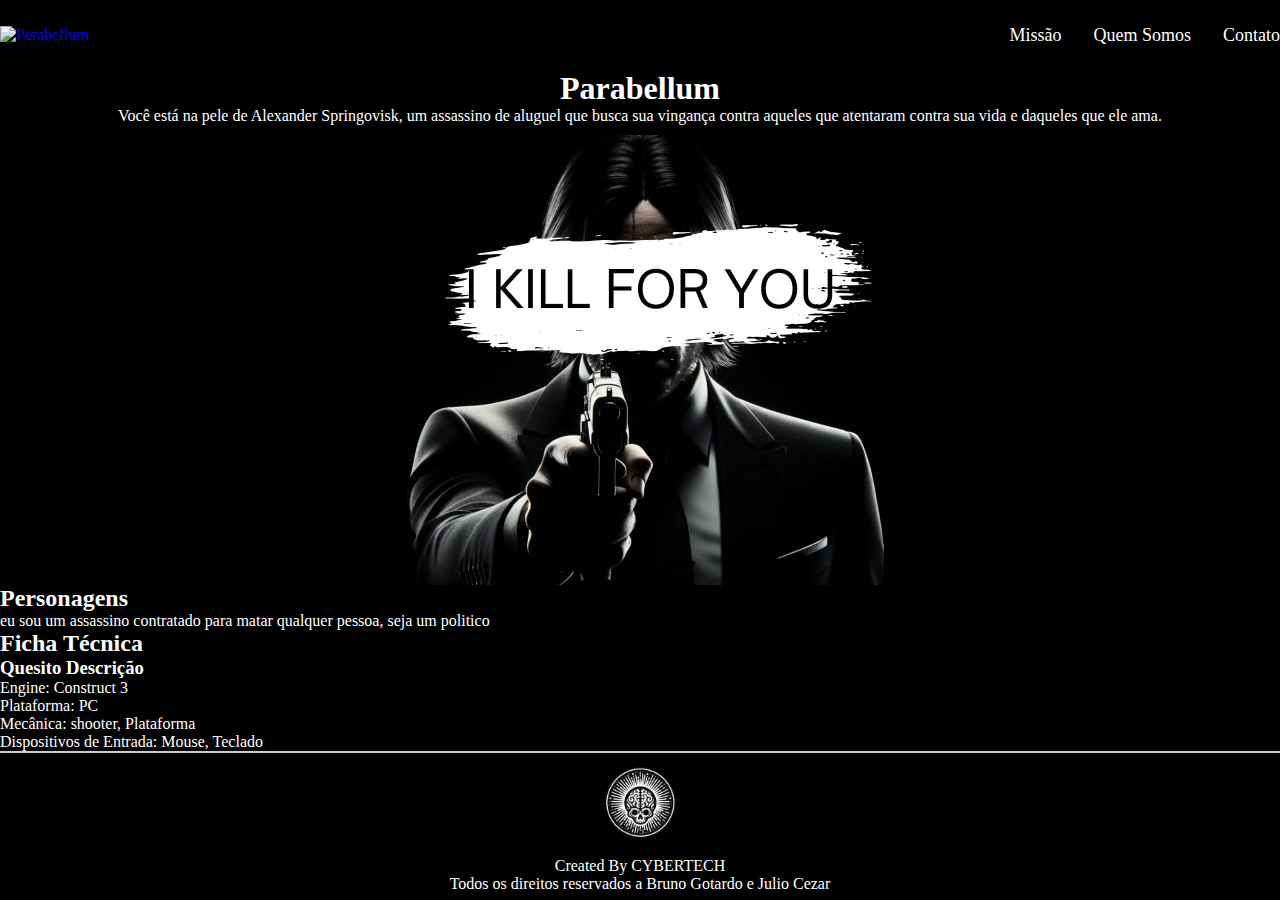
==== site/index.html @ 51313143 "Parabellum" ====
<!DOCTYPE html>
<html lang="pt-br">
    <head>
        <title>Parabellum</title>
        <meta charset="UTF-8">
        <meta name="description" content="O Jogo Mais Pica das Galaxias">
        <link rel="stylesheet" href="CSS/custom.css"/>
        <link rel="shortcut icon" href="">
    </head>

    <body>
        <header>
            <nav class="nav">
                <a href="index.html"><img src="" alt="Parabellum" title="Parabellum"></a>
                <ul class="nav-list">
                  <li><a href="O jogo/index.html">Missão</a></li>
                  <li><a href="QuemSomos/index.html">Quem Somos</a></li>
                  <li><a href="Contato/index.html">Contato</a></li>
                </ul>
            </nav>
        </header>
        <Main class="textogeral">
            <section>
                <h1 class="textocentro">Parabellum</h1>
                <p class="textocentro">Você está na pele de Alexander Springovisk, um assassino de aluguel que busca sua vingança contra aqueles que atentaram contra sua vida e daqueles que ele ama.</p>

                <img class="cartaz" src="imagens/I will kill for you.jpg" alt="I kill for you" title="I kill for you">
            </section>    

            <section>
                <h2>Personagens</h2>
                <div>
                    <p>eu sou um assassino contratado para matar qualquer pessoa, seja um politico</p>
                </div>    
            </section>

            <section>
                <h2>Ficha Técnica</h2>
                <h3>Quesito Descrição</h3>
                <ul>
                    <li>Engine:	Construct 3</li>
                    <li>Plataforma:	PC</li>
                    <li>Mecânica: shooter, Plataforma</li>
                    <li>Dispositivos de Entrada: Mouse, Teclado</li>
                </ul>    
            </section> 
        </Main>        
    </body>
    <footer>
        <img class="tamanhologo" src="imagens/caverinhanhehehhehe.png" title="logo cybertech" alt="logo cybertech">
        <p class="textogeral">Created By CYBERTECH</p>
        <p class="textogeral">Todos os direitos reservados a Bruno Gotardo e Julio Cezar</p>
    </footer>
</html>
---- site/CSS/custom.css ----
*{
    margin: 0;
    padding: 0;
}

footer{
    border-top: 2px solid #CCC;
    background-color: black;
    width: 100%;
    text-align: center;
    bottom: 0;
}

.textogeral{
    color: white;

}

.textocentro{
    text-align: center;
}

video{
    width: 100px;
    height: auto;
}

.tamanhologo{
    max-width: 100px;
    max-height: 100px;
}

body{
    background-color: black;
}

.cartaz{
    padding-top: 10px;
    margin: auto;
    display: block;
    max-width: 800px;
    max-height: 800px;
}

.nav {
    max-width: 1280px;
    height: 70px;
    margin-inline: auto;
    display: flex;
    justify-content: space-between;
    align-items: center;
}

.nav-list {
    display: flex;
    gap: 32px;
    list-style: none;
}

.nav-list a {
    font-size: 18px;
    color: #fff;
    padding-block: 16px;
}

a{
    text-decoration: none;
}
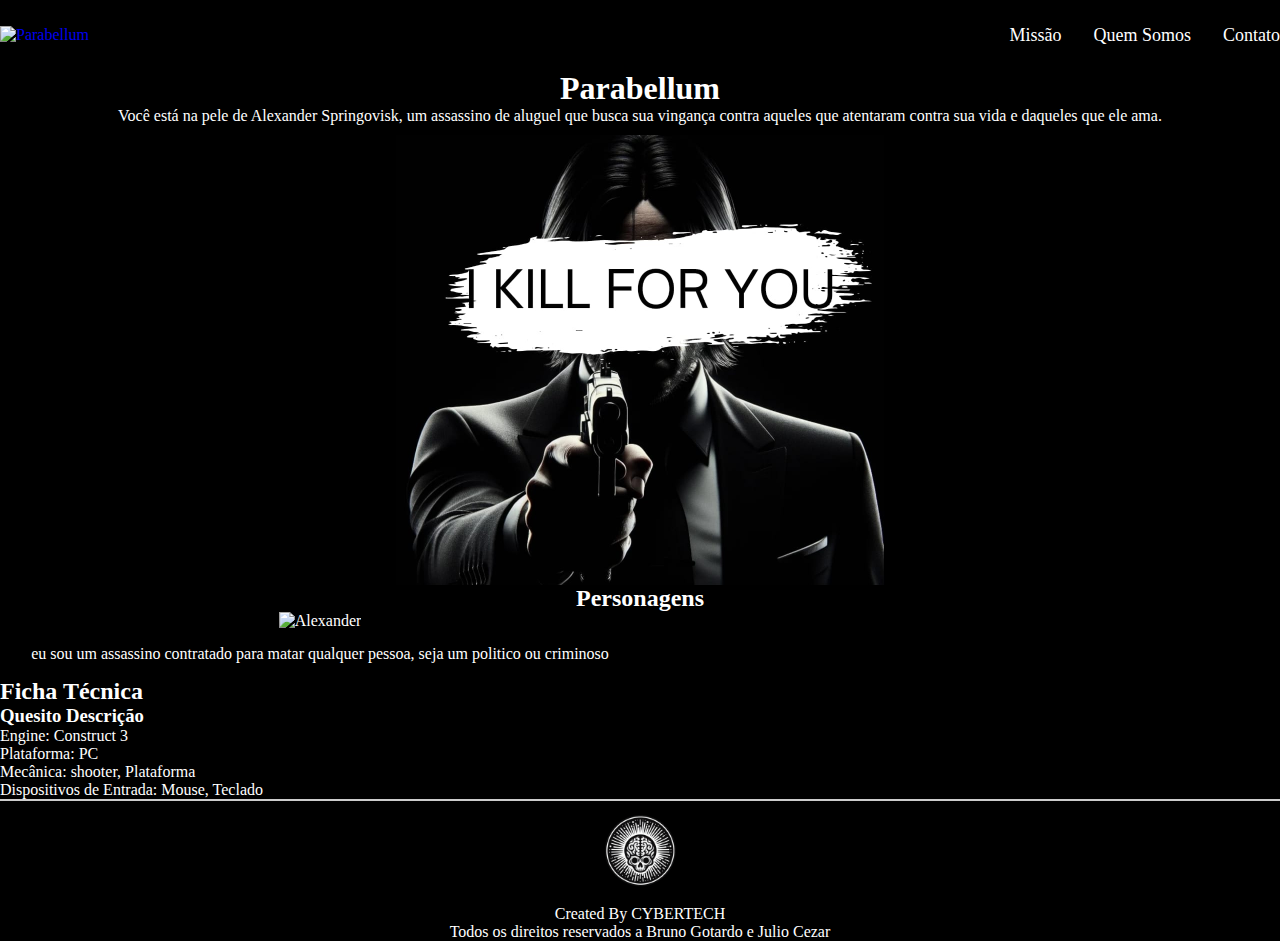
==== commit 0dfd0909: "Parabellum" ====
--- a/site/index.html
+++ b/site/index.html
@@ -20,18 +20,21 @@
             </nav>
         </header>
         <Main class="textogeral">
-            <section>
-                <h1 class="textocentro">Parabellum</h1>
-                <p class="textocentro">Você está na pele de Alexander Springovisk, um assassino de aluguel que busca sua vingança contra aqueles que atentaram contra sua vida e daqueles que ele ama.</p>
+            <section class="textocentro">
+                <h1>Parabellum</h1>
+                <p>Você está na pele de Alexander Springovisk, um assassino de aluguel que busca sua vingança contra aqueles que atentaram contra sua vida e daqueles que ele ama.</p>
 
                 <img class="cartaz" src="imagens/I will kill for you.jpg" alt="I kill for you" title="I kill for you">
             </section>    
 
-            <section>
+            <section class="textocentro">
                 <h2>Personagens</h2>
-                <div>
-                    <p>eu sou um assassino contratado para matar qualquer pessoa, seja um politico</p>
-                </div>    
+                <div class="grid">
+                    <div class="coluna">
+                        <img src="" alt="Alexander" title="Alexander">
+                        <p>eu sou um assassino contratado para matar qualquer pessoa, seja um politico ou criminoso</p>
+                    </div>
+                </div>        
             </section>
 
             <section>
--- a/site/CSS/custom.css
+++ b/site/CSS/custom.css
@@ -42,6 +42,25 @@
     max-height: 800px;
 }
 
+.centro{
+    width: 1000px;
+    margin: auto;
+}
+
+.grid{
+    display: grid;
+    grid-template-columns: 50% 50%;
+}
+
+.grid .coluna img{
+    width: 100%;
+}
+
+.grid .coluna p{
+    margin: 15px;
+    text-align: center;
+}
+
 .nav {
     max-width: 1280px;
     height: 70px;
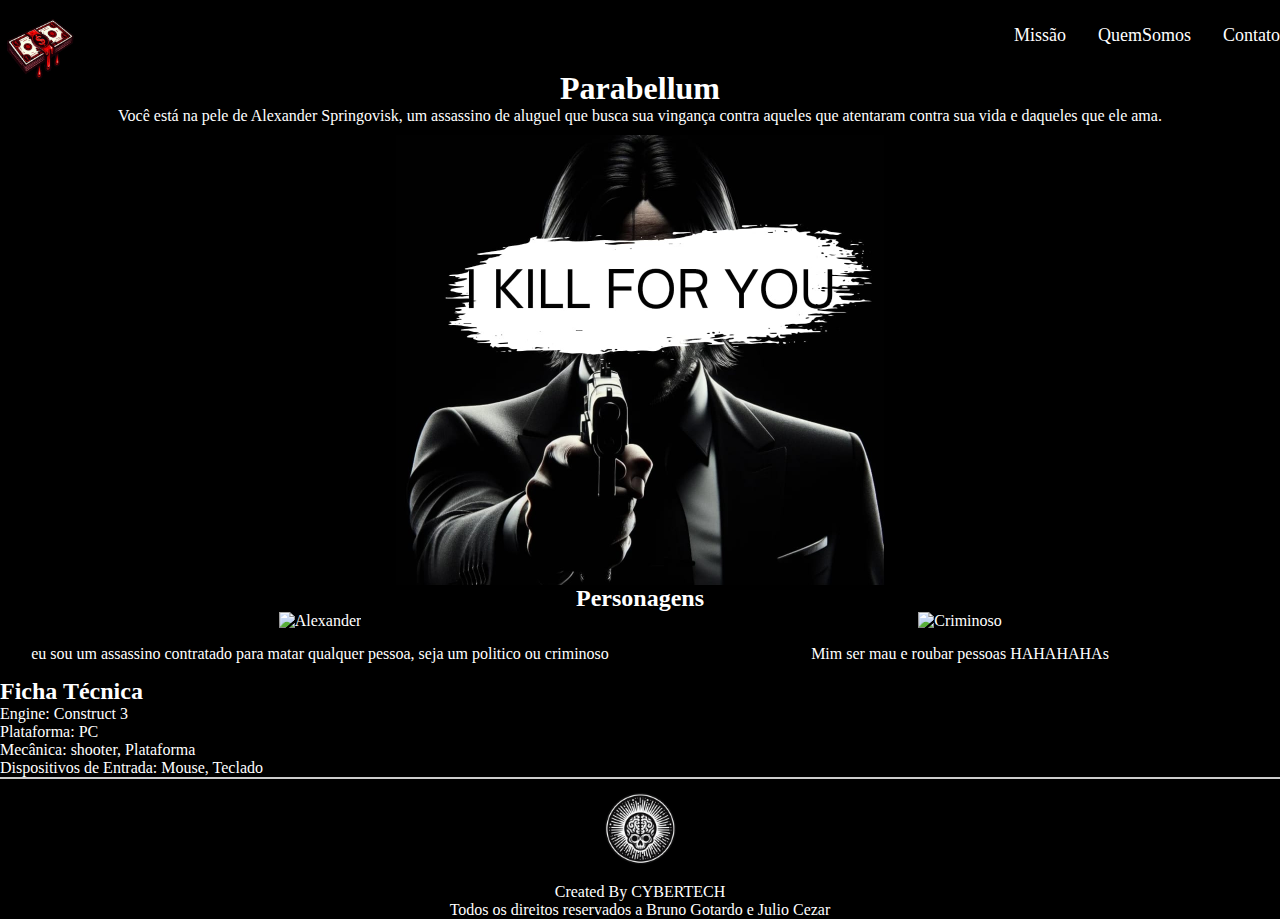
==== commit 33e8cece: "Parabellum" ====
--- a/site/index.html
+++ b/site/index.html
@@ -5,16 +5,16 @@
         <meta charset="UTF-8">
         <meta name="description" content="O Jogo Mais Pica das Galaxias">
         <link rel="stylesheet" href="CSS/custom.css"/>
-        <link rel="shortcut icon" href="">
+        <link rel="icon" type="image/png" href="imagens/moeda.jpg">
     </head>
 
     <body>
         <header>
             <nav class="nav">
-                <a href="index.html"><img src="" alt="Parabellum" title="Parabellum"></a>
+                <a href="index.html"><img class="png" src="imagens/dinheiro.png" alt="Parabellum" title="Parabellum"></a>
                 <ul class="nav-list">
                   <li><a href="O jogo/index.html">Missão</a></li>
-                  <li><a href="QuemSomos/index.html">Quem Somos</a></li>
+                  <li><a href="QuemSomos/index.html">QuemSomos</a></li>
                   <li><a href="Contato/index.html">Contato</a></li>
                 </ul>
             </nav>
@@ -34,12 +34,15 @@
                         <img src="" alt="Alexander" title="Alexander">
                         <p>eu sou um assassino contratado para matar qualquer pessoa, seja um politico ou criminoso</p>
                     </div>
+                    <div class="coluna">
+                        <img src="" alt="Criminoso" title="Criminoso">
+                        <p>Mim ser mau e roubar pessoas HAHAHAHAs</p>
+                    </div>
                 </div>        
             </section>
 
             <section>
                 <h2>Ficha Técnica</h2>
-                <h3>Quesito Descrição</h3>
                 <ul>
                     <li>Engine:	Construct 3</li>
                     <li>Plataforma:	PC</li>
--- a/site/CSS/custom.css
+++ b/site/CSS/custom.css
@@ -84,4 +84,10 @@
 
 a{
     text-decoration: none;
+}
+
+.png{
+    padding-top: 30px;
+    max-width: 8%;
+    max-height: 8%;
 }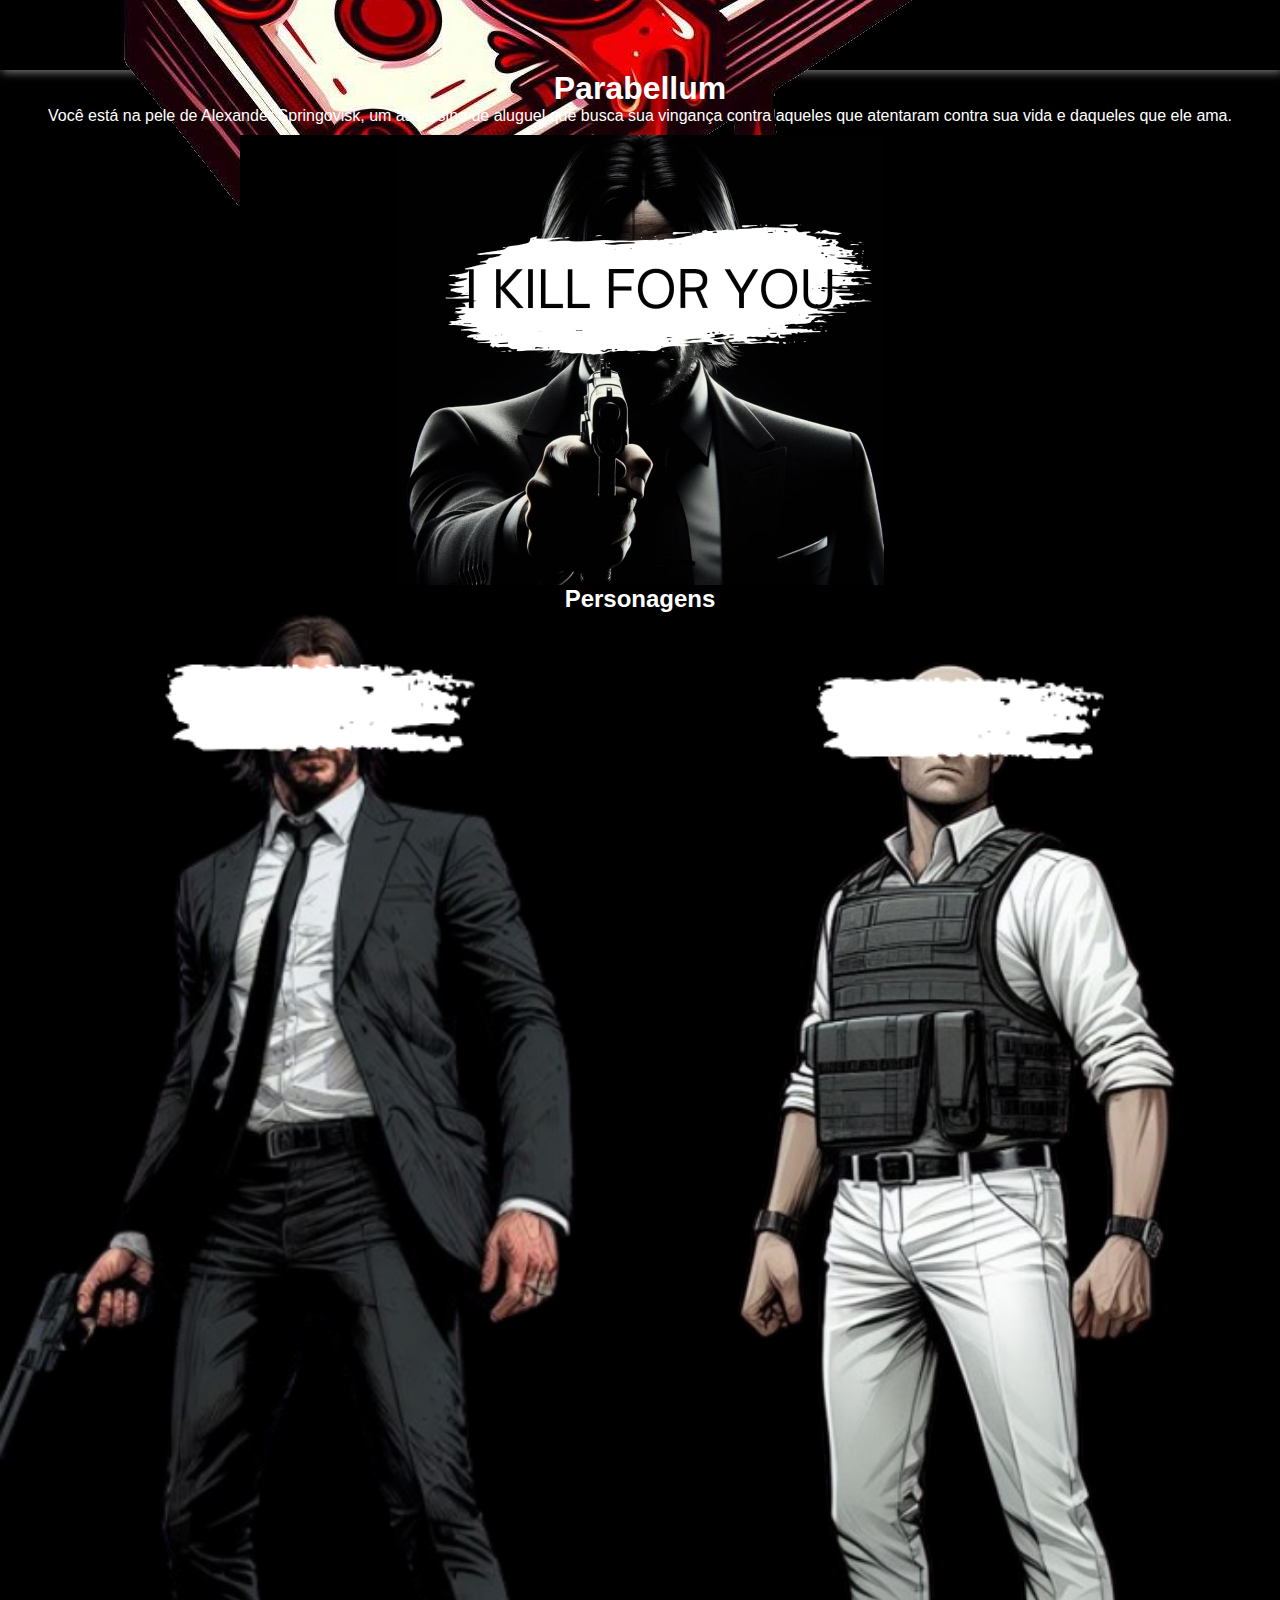
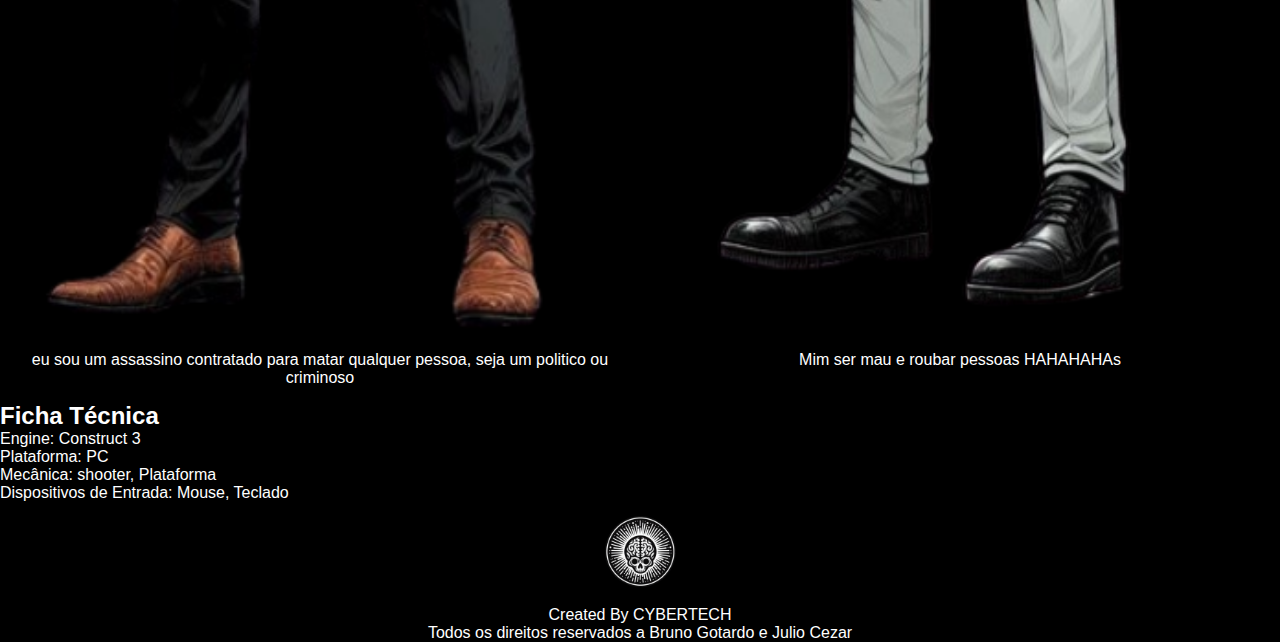
==== commit 7234c496: "Parabellum" ====
--- a/site/index.html
+++ b/site/index.html
@@ -30,12 +30,12 @@
             <section class="textocentro">
                 <h2>Personagens</h2>
                 <div class="grid">
-                    <div class="coluna">
-                        <img src="" alt="Alexander" title="Alexander">
+                    <div class="coluna personagem">
+                        <img src="imagens/alex.png" alt="Alexander" title="Alexander">
                         <p>eu sou um assassino contratado para matar qualquer pessoa, seja um politico ou criminoso</p>
                     </div>
-                    <div class="coluna">
-                        <img src="" alt="Criminoso" title="Criminoso">
+                    <div class="coluna personagem">
+                        <img src="imagens/boss.png" alt="Criminoso" title="Criminoso">
                         <p>Mim ser mau e roubar pessoas HAHAHAHAs</p>
                     </div>
                 </div>        
--- a/site/CSS/custom.css
+++ b/site/CSS/custom.css
@@ -1,93 +1,251 @@
-*{
-    margin: 0;
-    padding: 0;
+@media (max-width: 719px) {
+    /* mostrar o menu normal */
+    .header .header-nav {
+        display: block;
+    }
+
+    /* jogar o menu pra direita */
+    .header .header-nav {
+        display: block;
+        float: right;
+        margin-top: 15px;
+    }
+
+    /* aparecer um item ao lado do outro */
+    .header .header-nav ul li {
+        display: inline-block;
+    }
+
+    .flex {
+        text-align: left;
+        display: flex;
+        width: 1000px;
+        margin: auto;
+    }
+
+    .container {
+        width: 1000px;
+        margin: 50px auto;
+    }
+
+    .nav-list a {
+        font-size: 50px;
+        color: #ffffff;
+        padding-block: 18px;
+    }
+    .icone{
+        max-width: 20%;
+        max-height: 20%;
+    }
+    
+    *{
+        margin: 0;
+        padding: 0;
+    }
+    
+    footer{
+        background-color: black;
+        width: 100%;
+        text-align: center;
+        bottom: 0;
+    }
+    
+    .textogeral{
+        color: black;
+        font-family:sans-serif,arial;
+    }
+    
+    .textocentro{
+        text-align: center;
+    }
+    
+    .tamanhologo{
+        max-width: 100px;
+        max-height: 100px;
+    }
+    
+    body{
+        background-color: black;
+    }
+    
+    .cartaz{
+        padding-top: 10px;
+        margin: auto;
+        display: block;
+        max-width: 800px;
+        max-height: 800px;
+    }
+    
+    .centro{
+        width: 1000px;
+        margin: auto;
+    }
+    
+    .grid{
+        display: grid;
+        grid-template-columns: 50% 50%;
+    }
+    
+    .grid .coluna img{
+        width: 100%;
+    }
+    
+    .grid .coluna p{
+        margin: 15px;
+        text-align: center;
+    }
+    
+    .nav {
+        background-color: black;
+        max-width: 1280px;
+        height: 70px;
+        margin-inline: auto;
+        display: flex;
+        justify-content: space-between;
+        align-items: center;
+        padding-left: 35px;
+        padding-right: 35px ;
+        box-shadow: 2px 2px 9px gray;
+    }
+    
+    .nav-list {
+        display: flex;
+        gap: 32px;
+        list-style: none;
+    }
+
+    .nav-list a {
+        font-size: 50px;
+        color: black;
+        padding-block: 18px;
+    }
+
+    a{
+        text-decoration: none;
+    }
+    
+    .textobranco{
+        color: white;
+        font-family:sans-serif,arial;   
+    }
+    
+    .personagens{
+        max-width: 50% ;
+        max-height: 100% ;
+    }
 }
 
-footer{
-    border-top: 2px solid #CCC;
-    background-color: black;
-    width: 100%;
-    text-align: center;
-    bottom: 0;
-}
-
-.textogeral{
-    color: white;
-
-}
-
-.textocentro{
-    text-align: center;
-}
-
-video{
-    width: 100px;
-    height: auto;
-}
-
-.tamanhologo{
-    max-width: 100px;
-    max-height: 100px;
-}
-
-body{
-    background-color: black;
-}
-
-.cartaz{
-    padding-top: 10px;
-    margin: auto;
-    display: block;
-    max-width: 800px;
-    max-height: 800px;
-}
-
-.centro{
-    width: 1000px;
-    margin: auto;
-}
-
-.grid{
-    display: grid;
-    grid-template-columns: 50% 50%;
-}
-
-.grid .coluna img{
-    width: 100%;
-}
-
-.grid .coluna p{
-    margin: 15px;
-    text-align: center;
-}
-
-.nav {
-    max-width: 1280px;
-    height: 70px;
-    margin-inline: auto;
-    display: flex;
-    justify-content: space-between;
-    align-items: center;
-}
-
-.nav-list {
-    display: flex;
-    gap: 32px;
-    list-style: none;
-}
-
-.nav-list a {
-    font-size: 18px;
-    color: #fff;
-    padding-block: 16px;
-}
-
-a{
-    text-decoration: none;
-}
-
-.png{
-    padding-top: 30px;
-    max-width: 8%;
-    max-height: 8%;
+/*Computador*/
+@media (min-width: 720px) {
+
+    *{
+        margin: 0;
+        padding: 0;
+    }
+
+    .header .header-nav {
+        float: right;
+        margin-top: 15px;
+    }
+    
+    footer{
+        background-color: black;
+        width: 100%;
+        text-align: center;
+        bottom: 0;
+    }
+    
+    .textogeral{
+        color: white;
+        font-family:sans-serif,arial;
+    }
+    
+    .textocentro{
+        text-align: center;
+    }
+    
+    video{
+        width: 100px;
+        height: auto;
+    }
+    
+    .tamanhologo{
+        max-width: 100px;
+        max-height: 100px;
+    }
+    
+    body{
+        background-color: black;
+    }
+    
+    .cartaz{
+        padding-top: 10px;
+        margin: auto;
+        display: block;
+        max-width: 800px;
+        max-height: 800px;
+    }
+    
+    .centro{
+        width: 1000px;
+        margin: auto;
+    }
+    
+    .grid{
+        display: grid;
+        grid-template-columns: 50% 50%;
+    }
+    
+    .grid .coluna img{
+        width: 100%;
+    }
+    
+    .grid .coluna p{
+        margin: 15px;
+        text-align: center;
+    }
+    
+    .nav {
+        background-color: #000;
+        max-width: 1280px;
+        height: 70px;
+        margin-inline: auto;
+        display: flex;
+        justify-content: space-between;
+        align-items: center;
+        padding-left: 35px;
+        padding-right: 35px ;
+        box-shadow: 2px 2px 9px gray;
+    }
+    
+    .nav-list {
+        display: flex;
+        gap: 32px;
+        list-style: none;
+    }
+    
+    .nav-list a {
+        font-size: 22px;
+        color: black;
+        padding-block: 18px;
+    }
+    
+    a{
+        text-decoration: none;
+    }
+    
+    .icone{
+        max-width: 8%;
+        max-height: 8%;
+    }
+    
+    .textobranco{
+        color: white;
+        font-family:sans-serif,arial;   
+    }
+    
+    .personagens{
+        max-width: 50% ;
+        max-height: 100% ;
+    }
 }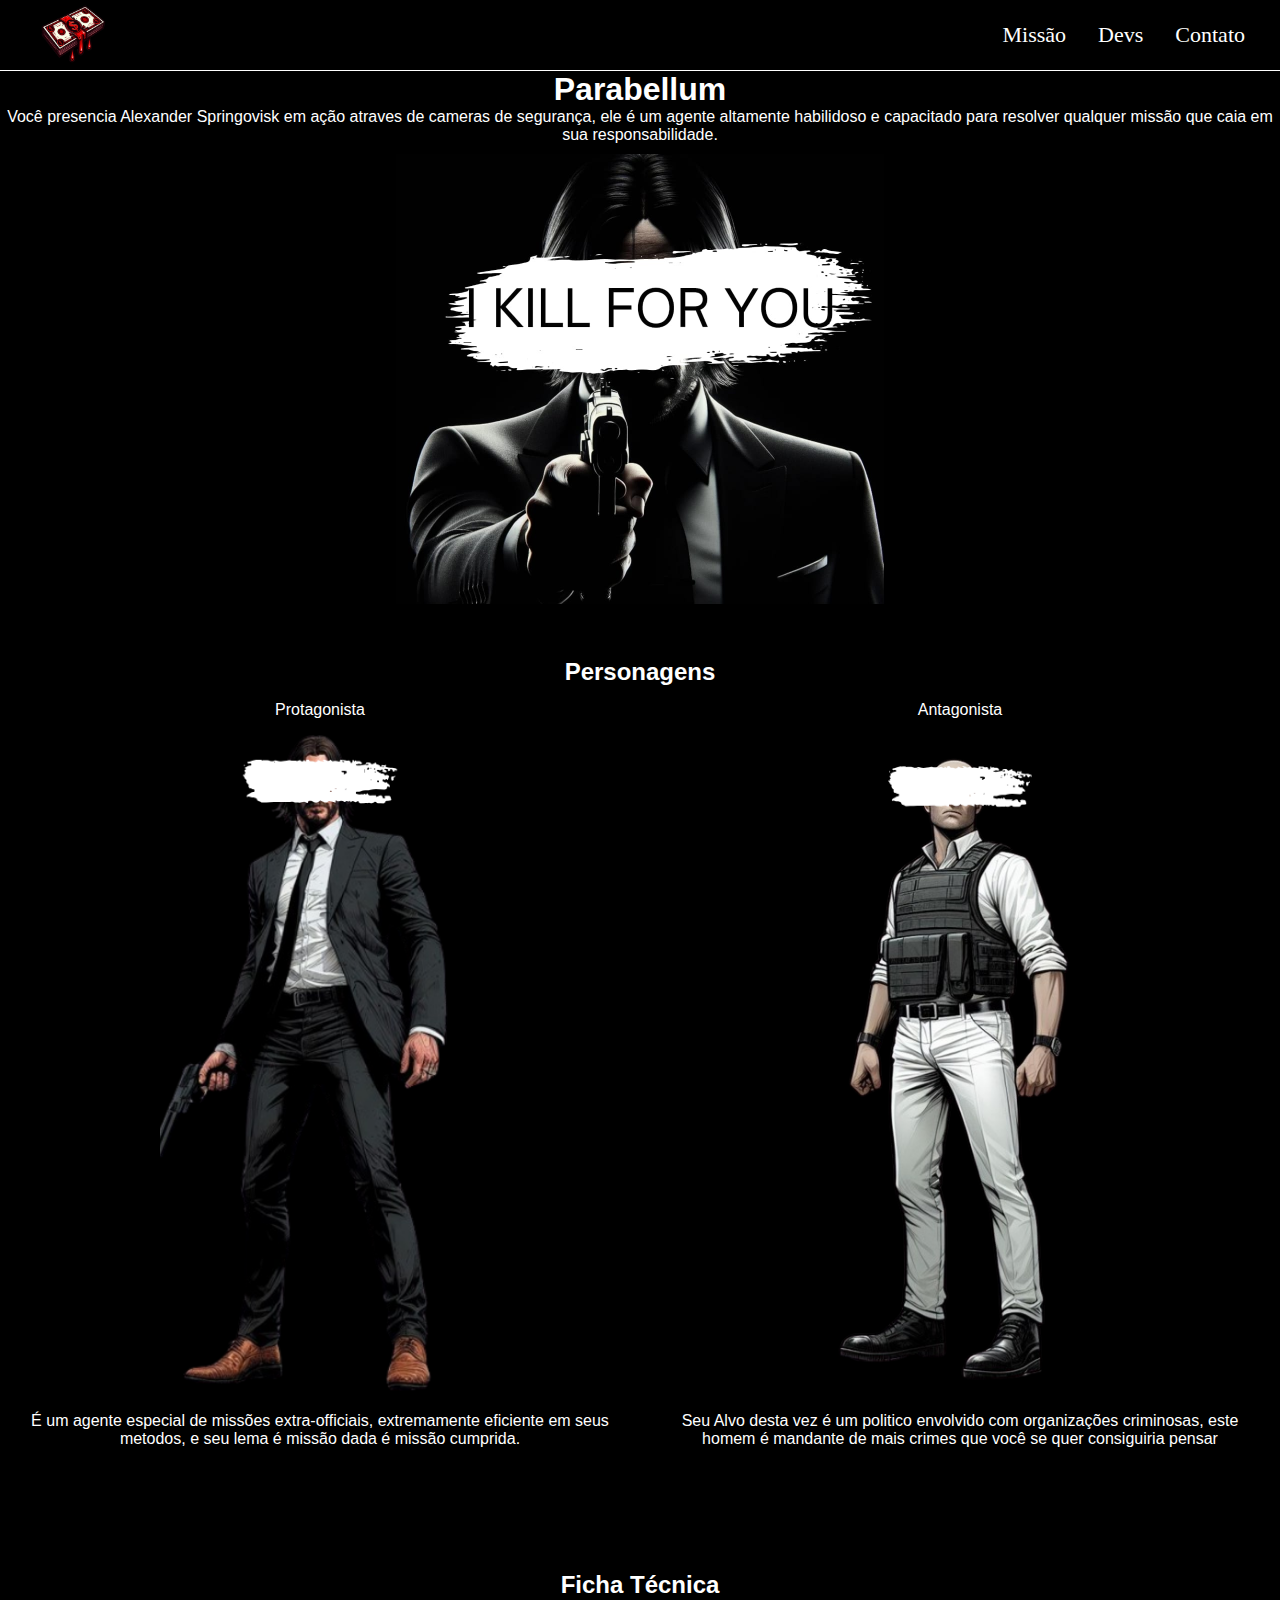
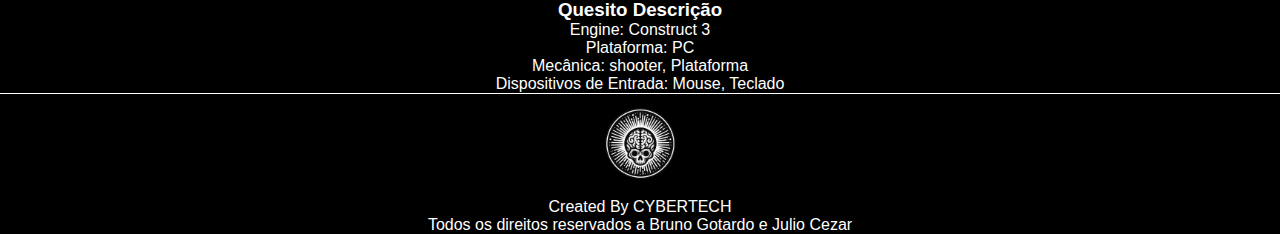
==== commit 363d352e: "Parabellum" ====
--- a/site/index.html
+++ b/site/index.html
@@ -5,45 +5,65 @@
         <meta charset="UTF-8">
         <meta name="description" content="O Jogo Mais Pica das Galaxias">
         <link rel="stylesheet" href="CSS/custom.css"/>
-        <link rel="icon" type="image/png" href="imagens/moeda.jpg">
+        <link rel="shortcut icon" href="">
+        <link rel="icon" type="image/png" href="imagens/Icone.png">
+        
     </head>
 
     <body>
         <header>
             <nav class="nav">
-                <a href="index.html"><img class="png" src="imagens/dinheiro.png" alt="Parabellum" title="Parabellum"></a>
+                <a href="index.html"><img class="icone" src="imagens/dinheiro.png" alt="Parabellum" title="Parabellum"></a>
                 <ul class="nav-list">
                   <li><a href="O jogo/index.html">Missão</a></li>
-                  <li><a href="QuemSomos/index.html">QuemSomos</a></li>
+                  <li><a href="Quem Somos/index.html">Devs</a></li>
                   <li><a href="Contato/index.html">Contato</a></li>
                 </ul>
             </nav>
         </header>
+        
         <Main class="textogeral">
             <section class="textocentro">
                 <h1>Parabellum</h1>
-                <p>Você está na pele de Alexander Springovisk, um assassino de aluguel que busca sua vingança contra aqueles que atentaram contra sua vida e daqueles que ele ama.</p>
+                <p>Você presencia Alexander Springovisk em ação atraves de cameras de segurança, ele é um agente altamente habilidoso e capacitado para resolver qualquer missão que caia em sua responsabilidade.</p>
 
                 <img class="cartaz" src="imagens/I will kill for you.jpg" alt="I kill for you" title="I kill for you">
             </section>    
 
+            <br>
+            <br>
+            <br>
+            
             <section class="textocentro">
                 <h2>Personagens</h2>
                 <div class="grid">
-                    <div class="coluna personagem">
-                        <img src="imagens/alex.png" alt="Alexander" title="Alexander">
-                        <p>eu sou um assassino contratado para matar qualquer pessoa, seja um politico ou criminoso</p>
+                    <div class="coluna">
+                        <p>Protagonista</p>
+                        <img class="personagens" src="imagens/alex.png" alt="Alexander" title="Alexander">
+                        <p>É um agente especial de missões extra-officiais, extremamente eficiente em seus metodos, e seu lema é missão dada é missão cumprida.</p>
                     </div>
-                    <div class="coluna personagem">
-                        <img src="imagens/boss.png" alt="Criminoso" title="Criminoso">
-                        <p>Mim ser mau e roubar pessoas HAHAHAHAs</p>
+                    <div class="coluna">
+                        <p>Antagonista</p>
+                        <img class="personagens" src="imagens/boss.png" alt="Inimigo" title="Inimigo">
+                        <p>Seu Alvo desta vez é um politico envolvido com organizações criminosas, este homem é mandante de mais crimes que você se quer consiguiria pensar</p>
+                    <div>
+
                     </div>
                 </div>        
             </section>
 
+
             <section>
-                <h2>Ficha Técnica</h2>
-                <ul>
+                <br>
+                <br>
+                <br>
+                <br>
+                <br>
+                <br>
+
+                <h2 class="textocentro">Ficha Técnica</h2>
+                <h3 class="textocentro">Quesito Descrição</h3>
+                <ul class="textocentro">
                     <li>Engine:	Construct 3</li>
                     <li>Plataforma:	PC</li>
                     <li>Mecânica: shooter, Plataforma</li>
@@ -54,7 +74,7 @@
     </body>
     <footer>
         <img class="tamanhologo" src="imagens/caverinhanhehehhehe.png" title="logo cybertech" alt="logo cybertech">
-        <p class="textogeral">Created By CYBERTECH</p>
-        <p class="textogeral">Todos os direitos reservados a Bruno Gotardo e Julio Cezar</p>
+        <p class="textobranco">Created By CYBERTECH</p>
+        <p class="textobranco">Todos os direitos reservados a Bruno Gotardo e Julio Cezar</p>
     </footer>
 </html>--- a/site/CSS/custom.css
+++ b/site/CSS/custom.css
@@ -1,3 +1,4 @@
+/*Mobile*/
 @media (max-width: 719px) {
     /* mostrar o menu normal */
     .header .header-nav {
@@ -30,7 +31,7 @@
 
     .nav-list a {
         font-size: 50px;
-        color: #ffffff;
+        color: white;
         padding-block: 18px;
     }
     .icone{
@@ -51,7 +52,7 @@
     }
     
     .textogeral{
-        color: black;
+        color: white;
         font-family:sans-serif,arial;
     }
     
@@ -96,7 +97,7 @@
     }
     
     .nav {
-        background-color: black;
+        background-color: white;
         max-width: 1280px;
         height: 70px;
         margin-inline: auto;
@@ -153,6 +154,7 @@
         width: 100%;
         text-align: center;
         bottom: 0;
+        border-top: solid 1px white;
     }
     
     .textogeral{
@@ -206,7 +208,7 @@
     }
     
     .nav {
-        background-color: #000;
+        background-color: black;
         max-width: 1280px;
         height: 70px;
         margin-inline: auto;
@@ -215,7 +217,7 @@
         align-items: center;
         padding-left: 35px;
         padding-right: 35px ;
-        box-shadow: 2px 2px 9px gray;
+        border-bottom: solid 1px white;
     }
     
     .nav-list {
@@ -226,7 +228,7 @@
     
     .nav-list a {
         font-size: 22px;
-        color: black;
+        color: white;
         padding-block: 18px;
     }
     
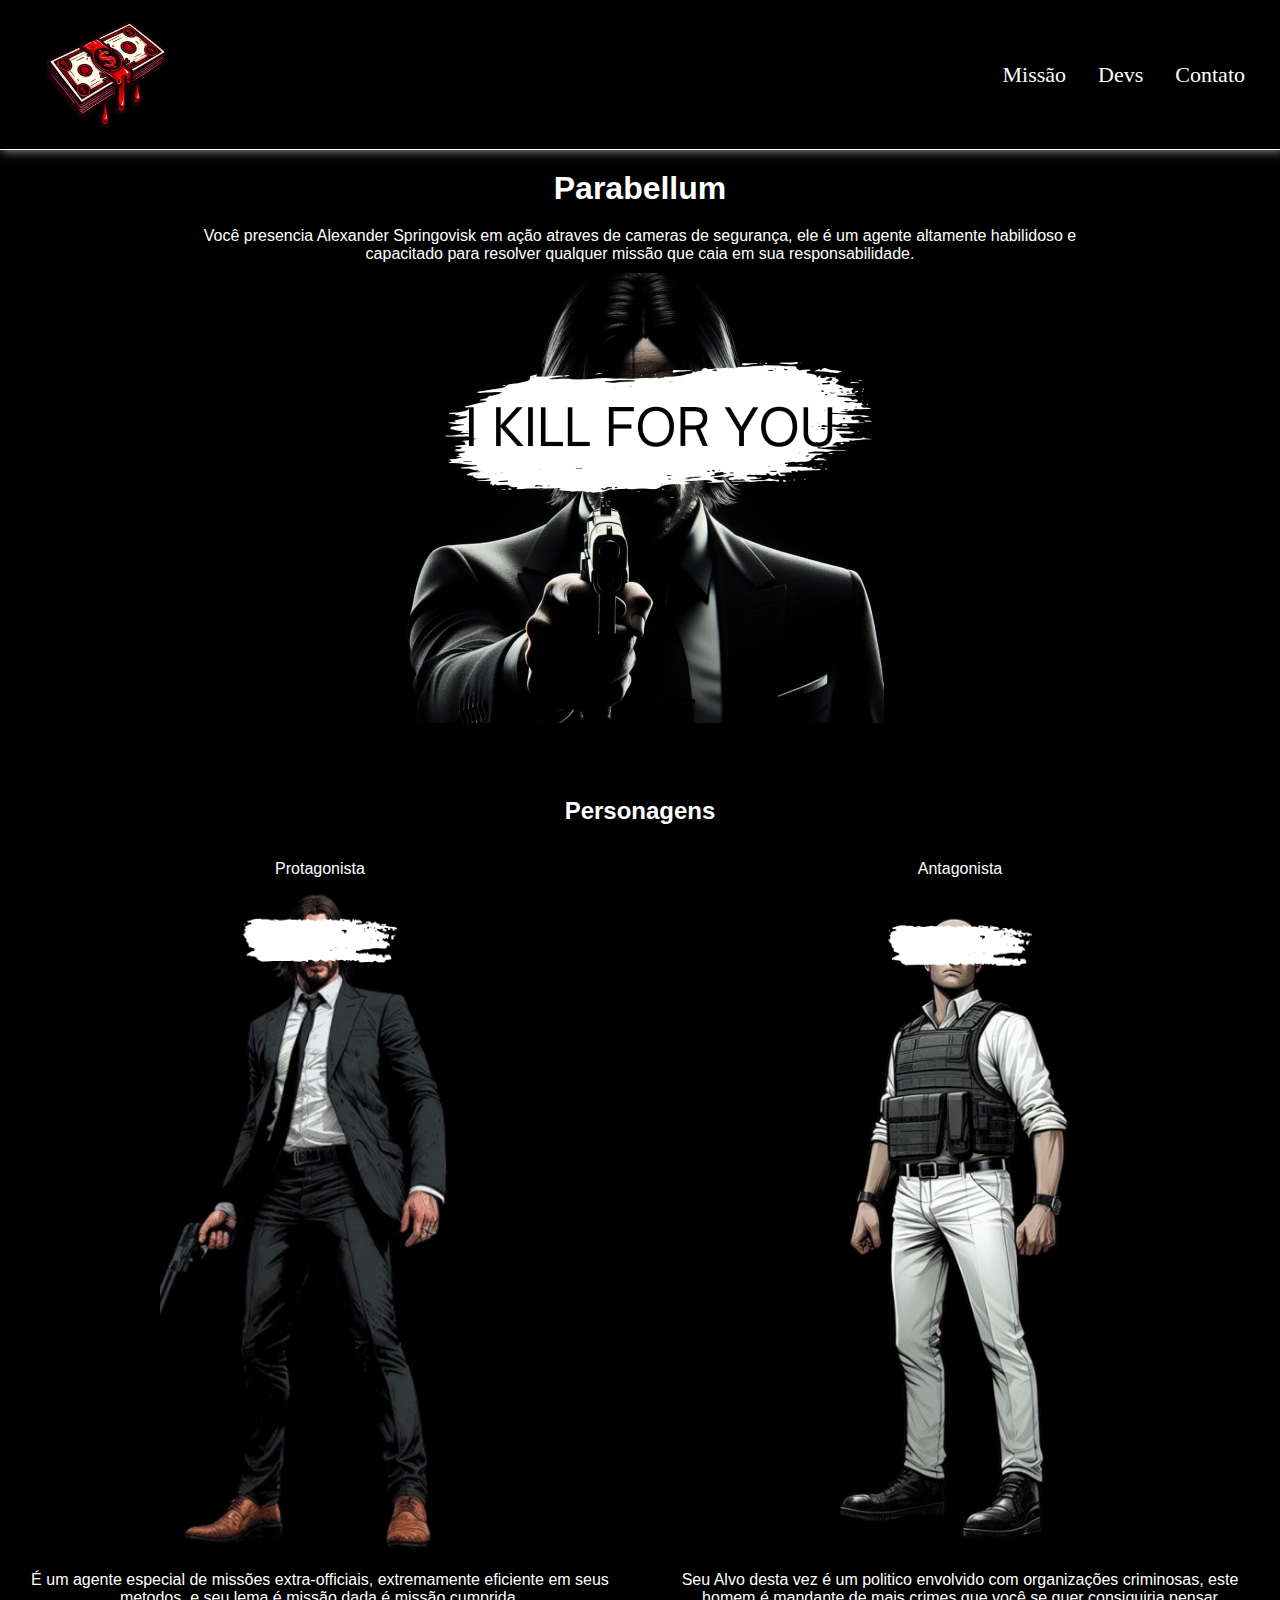
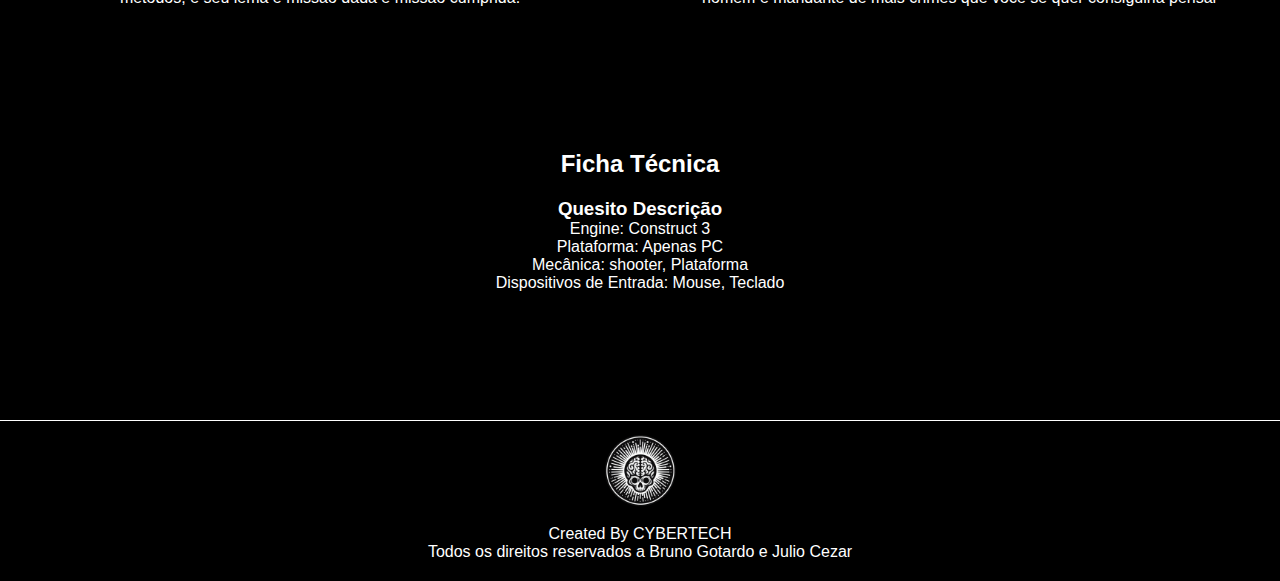
==== commit 5aae9265: "Parabellum" ====
--- a/site/index.html
+++ b/site/index.html
@@ -24,8 +24,8 @@
         
         <Main class="textogeral">
             <section class="textocentro">
-                <h1>Parabellum</h1>
-                <p>Você presencia Alexander Springovisk em ação atraves de cameras de segurança, ele é um agente altamente habilidoso e capacitado para resolver qualquer missão que caia em sua responsabilidade.</p>
+                <h1 class="margem-vertical">Parabellum</h1>
+                <p class="margem-horizontal">Você presencia Alexander Springovisk em ação atraves de cameras de segurança, ele é um agente altamente habilidoso e capacitado para resolver qualquer missão que caia em sua responsabilidade.</p>
 
                 <img class="cartaz" src="imagens/I will kill for you.jpg" alt="I kill for you" title="I kill for you">
             </section>    
@@ -35,7 +35,7 @@
             <br>
             
             <section class="textocentro">
-                <h2>Personagens</h2>
+                <h2 class="margem-vertical">Personagens</h2>
                 <div class="grid">
                     <div class="coluna">
                         <p>Protagonista</p>
@@ -53,19 +53,12 @@
             </section>
 
 
-            <section>
-                <br>
-                <br>
-                <br>
-                <br>
-                <br>
-                <br>
-
-                <h2 class="textocentro">Ficha Técnica</h2>
+            <section class="espaco">
+                <h2 class="textocentro margem-vertical">Ficha Técnica</h2>
                 <h3 class="textocentro">Quesito Descrição</h3>
                 <ul class="textocentro">
                     <li>Engine:	Construct 3</li>
-                    <li>Plataforma:	PC</li>
+                    <li>Plataforma:	Apenas PC</li>
                     <li>Mecânica: shooter, Plataforma</li>
                     <li>Dispositivos de Entrada: Mouse, Teclado</li>
                 </ul>    
@@ -74,7 +67,9 @@
     </body>
     <footer>
         <img class="tamanhologo" src="imagens/caverinhanhehehhehe.png" title="logo cybertech" alt="logo cybertech">
-        <p class="textobranco">Created By CYBERTECH</p>
-        <p class="textobranco">Todos os direitos reservados a Bruno Gotardo e Julio Cezar</p>
+        <div class="margem-creditos">
+            <p class="textobranco">Created By CYBERTECH</p>
+            <p class="textobranco">Todos os direitos reservados a Bruno Gotardo e Julio Cezar</p>
+        </div>
     </footer>
 </html>--- a/site/CSS/custom.css
+++ b/site/CSS/custom.css
@@ -1,114 +1,242 @@
-/*Mobile*/
-@media (max-width: 719px) {
-    /* mostrar o menu normal */
+/* mostrar o menu normal */
+.header .header-nav {
+    display: block;
+}
+
+/* jogar o menu pra direita */
+.header .header-nav {
+    display: block;
+    float: right;
+    margin-top: 15px;
+}
+
+/* aparecer um item ao lado do outro */
+.header .header-nav ul li {
+    display: inline-block;
+}
+
+.flex {
+    text-align: left;
+    display: flex;
+    width: 1000px;
+    margin: auto;
+}
+
+.container {
+    width: 1000px;
+    margin: 50px auto;
+}
+
+.nav-list a {
+    font-size: 50px;
+    color: white;
+    padding-block: 18px;
+}
+
+.icone {
+    max-width: 20%;
+    max-height: 20%;
+}
+
+* {
+    margin: 0;
+    padding: 0;
+}
+
+footer {
+    background-color: black;
+    width: 100%;
+    text-align: center;
+    bottom: 0;
+}
+
+.textogeral {
+    color: white;
+    font-family: sans-serif, arial;
+}
+
+.textocentro {
+    text-align: center;
+}
+
+.tamanhologo {
+    max-width: 100px;
+    max-height: 100px;
+}
+
+body {
+    background-color: black;
+}
+
+.cartaz {
+    padding-top: 10px;
+    margin: auto;
+    display: block;
+    max-width: 800px;
+    max-height: 800px;
+}
+
+.centro {
+    width: 1000px;
+    margin: auto;
+}
+
+.grid {
+    display: grid;
+    grid-template-columns: 50% 50%;
+}
+
+.grid .coluna img {
+    width: 100%;
+}
+
+.grid .coluna p {
+    margin: 15px;
+    text-align: center;
+}
+
+.nav {
+    background-color: white;
+    max-width: 1280px;
+    height: 70px;
+    margin-inline: auto;
+    display: flex;
+    justify-content: space-between;
+    align-items: center;
+    padding-left: 35px;
+    padding-right: 35px;
+    box-shadow: 2px 2px 9px gray;
+}
+
+.nav-list {
+    display: flex;
+    gap: 32px;
+    list-style: none;
+}
+
+.nav-list a {
+    font-size: 50px;
+    color: black;
+    padding-block: 18px;
+}
+
+a {
+    text-decoration: none;
+}
+
+.textobranco {
+    color: white;
+    font-family: sans-serif, arial;
+}
+
+.personagens {
+    max-width: 50%;
+    max-height: 100%;
+}
+
+.margem-vertical{
+    margin-top: 20px;
+    margin-bottom: 20px;
+}
+
+.margem-horizontal{
+    margin-left: 15%;
+    margin-right: 15%;
+}
+
+.espaco{
+    margin-top: 10%;
+    margin-bottom: 10%;
+}
+
+.margem-creditos{
+    margin-bottom: 20px;
+}
+
+/*Celular*/
+@media (min-width: 460px) {
+
+    * {
+        margin: 0;
+        padding: 0;
+    }
+
     .header .header-nav {
-        display: block;
-    }
-
-    /* jogar o menu pra direita */
-    .header .header-nav {
-        display: block;
         float: right;
         margin-top: 15px;
     }
 
-    /* aparecer um item ao lado do outro */
-    .header .header-nav ul li {
-        display: inline-block;
-    }
-
-    .flex {
-        text-align: left;
-        display: flex;
-        width: 1000px;
-        margin: auto;
-    }
-
-    .container {
-        width: 1000px;
-        margin: 50px auto;
-    }
-
-    .nav-list a {
-        font-size: 50px;
-        color: white;
-        padding-block: 18px;
-    }
-    .icone{
-        max-width: 20%;
-        max-height: 20%;
-    }
-    
-    *{
-        margin: 0;
-        padding: 0;
-    }
-    
-    footer{
+    footer {
         background-color: black;
         width: 100%;
         text-align: center;
         bottom: 0;
-    }
-    
-    .textogeral{
+        border-top: solid 1px white;
+    }
+
+    .textogeral {
         color: white;
-        font-family:sans-serif,arial;
-    }
-    
-    .textocentro{
+        font-family: sans-serif, arial;
+    }
+
+    .textocentro {
         text-align: center;
     }
-    
-    .tamanhologo{
+
+    video {
+        width: 100px;
+        height: auto;
+    }
+
+    .tamanhologo {
         max-width: 100px;
         max-height: 100px;
     }
-    
-    body{
+
+    body {
         background-color: black;
     }
-    
-    .cartaz{
+
+    .cartaz {
         padding-top: 10px;
         margin: auto;
         display: block;
         max-width: 800px;
         max-height: 800px;
     }
-    
-    .centro{
+
+    .centro {
         width: 1000px;
         margin: auto;
     }
-    
-    .grid{
+
+    .grid {
         display: grid;
         grid-template-columns: 50% 50%;
     }
-    
-    .grid .coluna img{
+
+    .grid .coluna img {
         width: 100%;
     }
-    
-    .grid .coluna p{
+
+    .grid .coluna p {
         margin: 15px;
         text-align: center;
     }
-    
+
     .nav {
-        background-color: white;
-        max-width: 1280px;
-        height: 70px;
+        background-color: black;
+        max-width: 100%;
+        height: 10%;
         margin-inline: auto;
         display: flex;
         justify-content: space-between;
         align-items: center;
         padding-left: 35px;
-        padding-right: 35px ;
-        box-shadow: 2px 2px 9px gray;
-    }
-    
+        padding-right: 35px;
+        border-bottom: solid 1px white;
+    }
+
     .nav-list {
         display: flex;
         gap: 32px;
@@ -116,138 +244,32 @@
     }
 
     .nav-list a {
-        font-size: 50px;
-        color: black;
-        padding-block: 18px;
-    }
-
-    a{
-        text-decoration: none;
-    }
-    
-    .textobranco{
-        color: white;
-        font-family:sans-serif,arial;   
-    }
-    
-    .personagens{
-        max-width: 50% ;
-        max-height: 100% ;
-    }
-}
-
-/*Computador*/
-@media (min-width: 720px) {
-
-    *{
-        margin: 0;
-        padding: 0;
-    }
-
-    .header .header-nav {
-        float: right;
-        margin-top: 15px;
-    }
-    
-    footer{
-        background-color: black;
-        width: 100%;
-        text-align: center;
-        bottom: 0;
-        border-top: solid 1px white;
-    }
-    
-    .textogeral{
-        color: white;
-        font-family:sans-serif,arial;
-    }
-    
-    .textocentro{
-        text-align: center;
-    }
-    
-    video{
-        width: 100px;
-        height: auto;
-    }
-    
-    .tamanhologo{
-        max-width: 100px;
-        max-height: 100px;
-    }
-    
-    body{
-        background-color: black;
-    }
-    
-    .cartaz{
-        padding-top: 10px;
-        margin: auto;
-        display: block;
-        max-width: 800px;
-        max-height: 800px;
-    }
-    
-    .centro{
-        width: 1000px;
-        margin: auto;
-    }
-    
-    .grid{
-        display: grid;
-        grid-template-columns: 50% 50%;
-    }
-    
-    .grid .coluna img{
-        width: 100%;
-    }
-    
-    .grid .coluna p{
-        margin: 15px;
-        text-align: center;
-    }
-    
-    .nav {
-        background-color: black;
-        max-width: 1280px;
-        height: 70px;
-        margin-inline: auto;
-        display: flex;
-        justify-content: space-between;
-        align-items: center;
-        padding-left: 35px;
-        padding-right: 35px ;
-        border-bottom: solid 1px white;
-    }
-    
-    .nav-list {
-        display: flex;
-        gap: 32px;
-        list-style: none;
-    }
-    
-    .nav-list a {
         font-size: 22px;
         color: white;
         padding-block: 18px;
     }
-    
-    a{
+
+    a {
         text-decoration: none;
     }
-    
-    .icone{
-        max-width: 8%;
-        max-height: 8%;
-    }
-    
-    .textobranco{
+
+    .icone {
+        max-width: 15%;
+        max-height: 15%;
+    }
+
+    .textobranco {
         color: white;
-        font-family:sans-serif,arial;   
-    }
-    
-    .personagens{
-        max-width: 50% ;
-        max-height: 100% ;
+        font-family: sans-serif, arial;
+    }
+
+    .personagens {
+        max-width: 50%;
+        max-height: 100%;
+    }
+
+    .margem-creditos{
+        margin-left: 10%;
+        margin-right: 10%;
     }
 }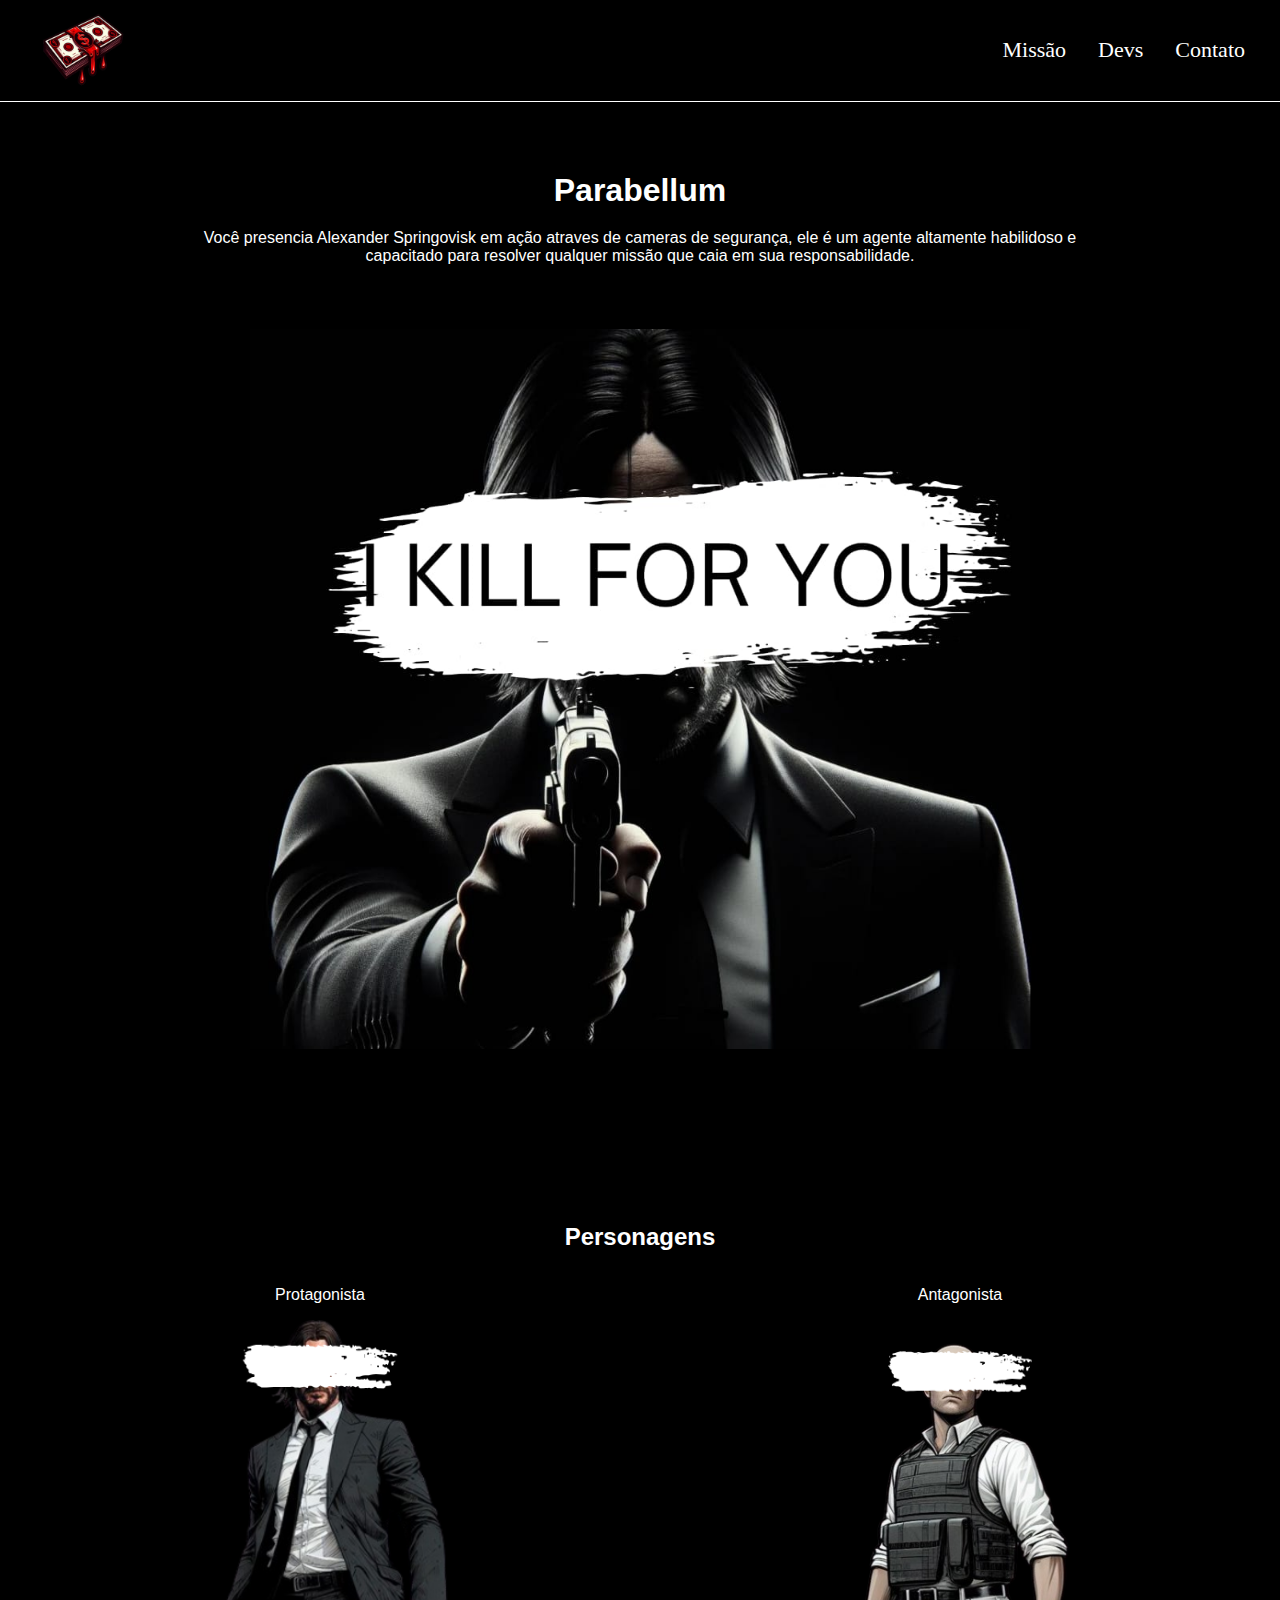
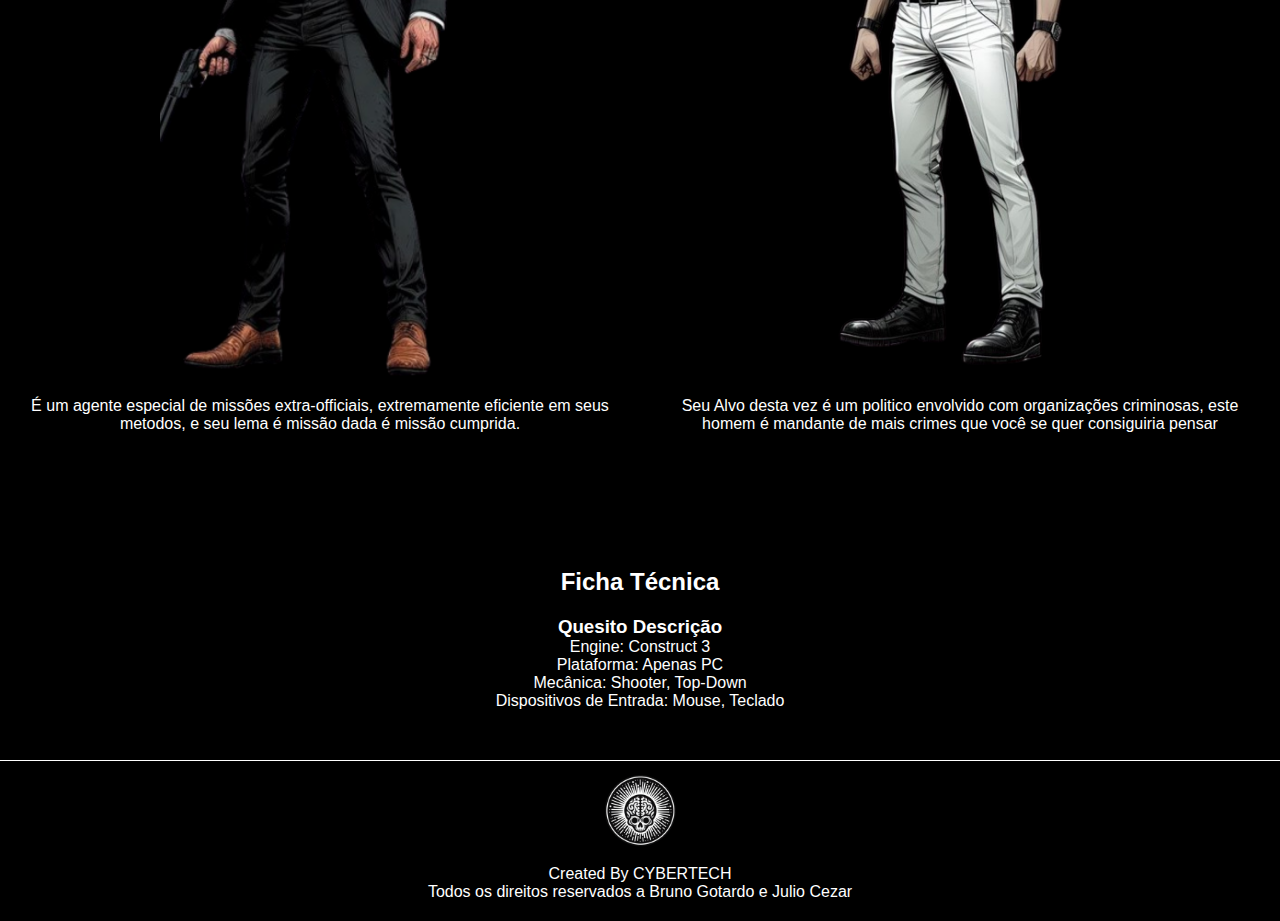
==== commit 4792eeee: "Parabellum" ====
--- a/site/index.html
+++ b/site/index.html
@@ -4,10 +4,9 @@
         <title>Parabellum</title>
         <meta charset="UTF-8">
         <meta name="description" content="O Jogo Mais Pica das Galaxias">
+        <meta name="viewport" content="width=device-width, initial-scale=1.0">
         <link rel="stylesheet" href="CSS/custom.css"/>
-        <link rel="shortcut icon" href="">
         <link rel="icon" type="image/png" href="imagens/Icone.png">
-        
     </head>
 
     <body>
@@ -53,13 +52,13 @@
             </section>
 
 
-            <section class="espaco">
+            <section>
                 <h2 class="textocentro margem-vertical">Ficha Técnica</h2>
                 <h3 class="textocentro">Quesito Descrição</h3>
                 <ul class="textocentro">
                     <li>Engine:	Construct 3</li>
                     <li>Plataforma:	Apenas PC</li>
-                    <li>Mecânica: shooter, Plataforma</li>
+                    <li>Mecânica: Shooter, Top-Down</li>
                     <li>Dispositivos de Entrada: Mouse, Teclado</li>
                 </ul>    
             </section> 
--- a/site/CSS/custom.css
+++ b/site/CSS/custom.css
@@ -1,16 +1,16 @@
-/* mostrar o menu normal */
+* {
+    margin: 0;
+    padding: 0;
+}
+
+
 .header .header-nav {
     display: block;
-}
-
-/* jogar o menu pra direita */
-.header .header-nav {
-    display: block;
+    max-width: 100%;
     float: right;
-    margin-top: 15px;
-}
-
-/* aparecer um item ao lado do outro */
+    margin-top: 15px;   
+}
+
 .header .header-nav ul li {
     display: inline-block;
 }
@@ -18,7 +18,7 @@
 .flex {
     text-align: left;
     display: flex;
-    width: 1000px;
+    width: 100%;
     margin: auto;
 }
 
@@ -27,85 +27,73 @@
     margin: 50px auto;
 }
 
-.nav-list a {
-    font-size: 50px;
-    color: white;
-    padding-block: 18px;
-}
-
-.icone {
-    max-width: 20%;
-    max-height: 20%;
-}
-
-* {
-    margin: 0;
-    padding: 0;
-}
-
-footer {
+.nav {
     background-color: black;
-    width: 100%;
-    text-align: center;
-    bottom: 0;
-}
-
-.textogeral {
-    color: white;
-    font-family: sans-serif, arial;
-}
-
-.textocentro {
-    text-align: center;
-}
-
-.tamanhologo {
-    max-width: 100px;
-    max-height: 100px;
-}
-
-body {
-    background-color: black;
-}
-
-.cartaz {
-    padding-top: 10px;
-    margin: auto;
-    display: block;
-    max-width: 800px;
-    max-height: 800px;
-}
-
-.centro {
-    width: 1000px;
-    margin: auto;
-}
-
-.grid {
-    display: grid;
-    grid-template-columns: 50% 50%;
-}
-
-.grid .coluna img {
-    width: 100%;
-}
-
-.grid .coluna p {
-    margin: 15px;
-    text-align: center;
-}
-
-.nav {
-    background-color: white;
-    max-width: 1280px;
-    height: 70px;
+    max-width: 100%;
+    height: 10%;
     margin-inline: auto;
     display: flex;
     justify-content: space-between;
     align-items: center;
     padding-left: 35px;
     padding-right: 35px;
-    box-shadow: 2px 2px 9px gray;
+    border-bottom: solid 1px white;
+}
+
+.nav-list a {
+    font-size: 50px;
+    color: white;
+    padding-block: 18px;
+}
+
+.icone {
+    max-width: 10%;
+    max-height: 10%;
+}
+
+footer {
+    background-color: black;
+    width: 100%;
+    text-align: center;
+    bottom: 0;
+    border-top: solid 1px white;
+}
+
+.textogeral {
+    color: white;
+    font-family: sans-serif, arial;
+}
+
+.textocentro {
+    text-align: center;
+}
+
+.tamanhologo {
+    max-width: 100px;
+    max-height: 100px;
+}
+
+body {
+    background-color: black;
+}
+
+.centro {
+    width: 100%;
+    margin: auto;
+}
+
+.grid {
+    display: grid;
+    grid-template-columns: 50% 50%;
+}
+
+.grid .coluna img {
+    width: 100%;
+}
+
+.grid .coluna p {
+    margin: 15px;
+    text-align: center;
 }
 
 .nav-list {
@@ -115,8 +103,8 @@
 }
 
 .nav-list a {
-    font-size: 50px;
-    color: black;
+    font-size: 22px;
+    color: white;
     padding-block: 18px;
 }
 
@@ -144,6 +132,10 @@
     margin-right: 15%;
 }
 
+.margem-jogo{
+    margin-left: 10%;
+}
+
 .espaco{
     margin-top: 10%;
     margin-bottom: 10%;
@@ -153,123 +145,89 @@
     margin-bottom: 20px;
 }
 
+input, textarea{
+    width: 90%;
+    border: 1px solid #ccc;
+    padding: 10px;
+    box-sizing: border-box;
+    margin-bottom: 10px;
+}
+
+label{
+    font-weight: bold;
+    margin-bottom: 10px;
+    display: block;
+}
+
+button{
+    background-color: white;
+    padding: 10px;
+    border: 0;
+    margin-top: 10px;
+    border-radius: 10px;
+    cursor: pointer;
+}
+
+button:hover{
+    transition: 0.5s;
+    background-color: #DC143C;
+    color: black;
+}
+
+section{
+    padding-top: 50px;
+    padding-bottom: 50px;
+} 
+
+.instagramlogo, .zaplogo{
+    max-width: 40%;
+}
+
+.lista {
+    display: flex;
+    flex-direction: row;
+    justify-content: space-around;
+    list-style: none;
+}
+
+.itens{
+    margin-bottom: 2%;
+}
+
+.cartaz {
+    padding-top: 5%;
+    margin: auto;
+    display: block;
+    max-width: 100%;
+}
+
 /*Celular*/
-@media (min-width: 460px) {
-
-    * {
-        margin: 0;
-        padding: 0;
-    }
-
-    .header .header-nav {
-        float: right;
-        margin-top: 15px;
-    }
-
-    footer {
-        background-color: black;
-        width: 100%;
-        text-align: center;
-        bottom: 0;
-        border-top: solid 1px white;
-    }
-
-    .textogeral {
-        color: white;
-        font-family: sans-serif, arial;
-    }
-
-    .textocentro {
-        text-align: center;
-    }
-
-    video {
-        width: 100px;
-        height: auto;
-    }
-
-    .tamanhologo {
-        max-width: 100px;
-        max-height: 100px;
-    }
-
-    body {
-        background-color: black;
-    }
-
-    .cartaz {
-        padding-top: 10px;
-        margin: auto;
+@media (min-width: 400px) {
+
+    .icone {
+        max-width: 60%;
+    }
+
+    iframe{
+        display: none;
+    }
+
+}
+
+/*telas um pouco maiores*/
+@media (min-width: 700px) {
+    .icone {
+        max-width: 20%;
+    }
+
+    iframe{
         display: block;
-        max-width: 800px;
-        max-height: 800px;
-    }
-
-    .centro {
-        width: 1000px;
-        margin: auto;
-    }
-
-    .grid {
-        display: grid;
-        grid-template-columns: 50% 50%;
-    }
-
-    .grid .coluna img {
-        width: 100%;
-    }
-
-    .grid .coluna p {
-        margin: 15px;
-        text-align: center;
-    }
-
-    .nav {
-        background-color: black;
-        max-width: 100%;
-        height: 10%;
-        margin-inline: auto;
-        display: flex;
-        justify-content: space-between;
-        align-items: center;
-        padding-left: 35px;
-        padding-right: 35px;
-        border-bottom: solid 1px white;
-    }
-
-    .nav-list {
-        display: flex;
-        gap: 32px;
-        list-style: none;
-    }
-
-    .nav-list a {
-        font-size: 22px;
-        color: white;
-        padding-block: 18px;
-    }
-
-    a {
-        text-decoration: none;
-    }
-
-    .icone {
-        max-width: 15%;
-        max-height: 15%;
-    }
-
-    .textobranco {
-        color: white;
-        font-family: sans-serif, arial;
-    }
-
-    .personagens {
-        max-width: 50%;
-        max-height: 100%;
-    }
-
-    .margem-creditos{
-        margin-left: 10%;
-        margin-right: 10%;
+    }
+}
+
+/*computadores*/
+@media (min-width: 1000px){
+    .icone{
+        max-width: 10%;
     }
 }